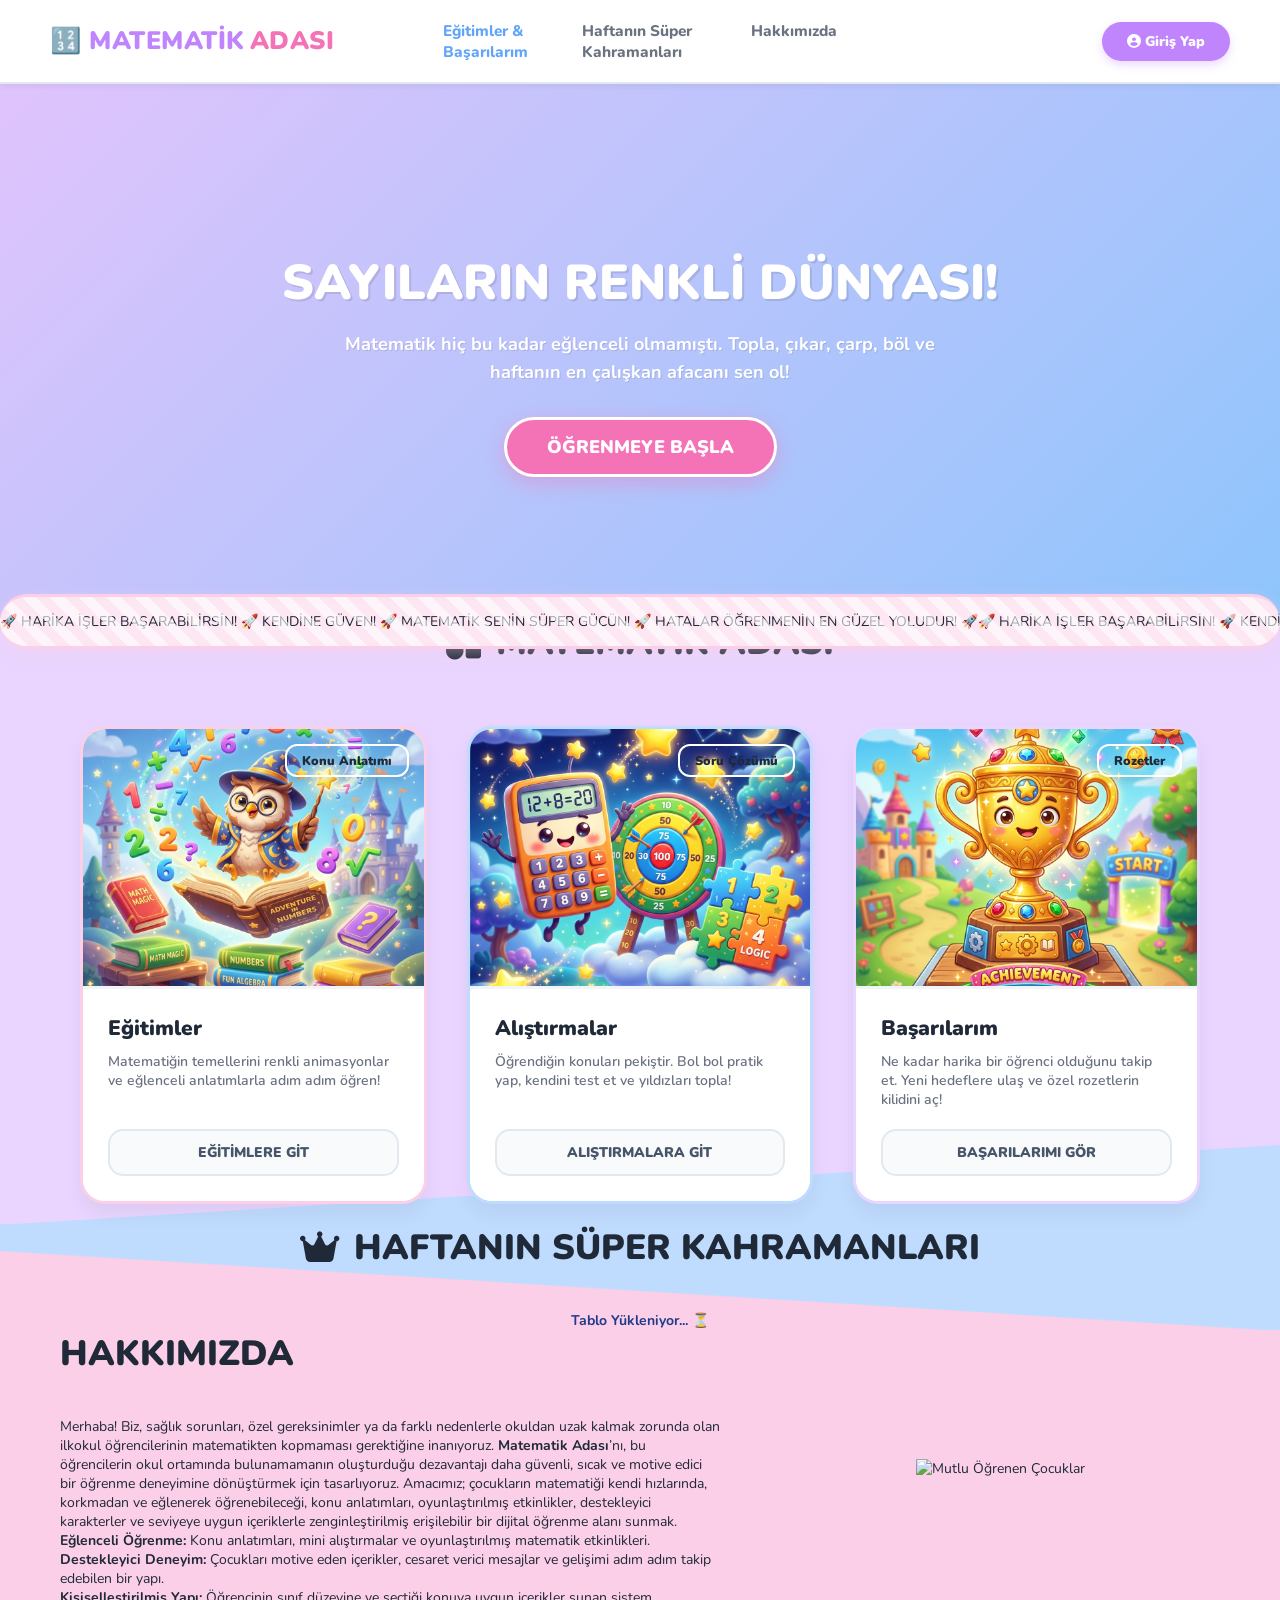
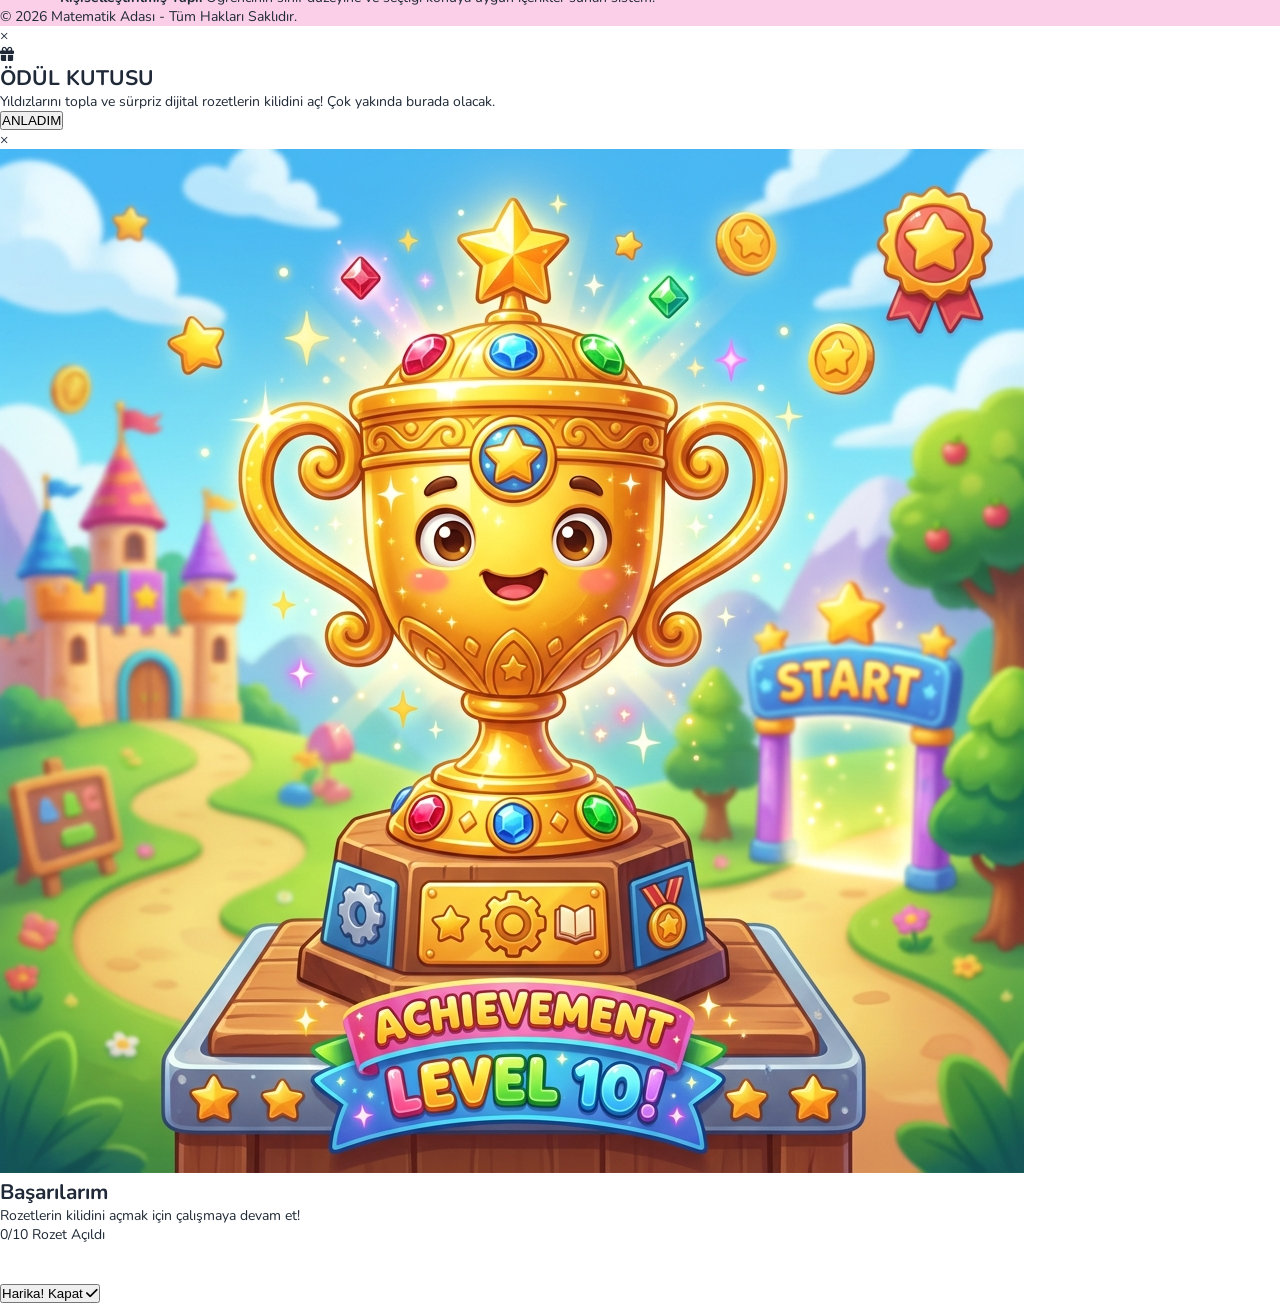
==== Alıştırmalar/index.html @ 40ee0801 "Site Tamamlandi." ====
<!DOCTYPE html>
<html lang="tr">

<head>
    <meta charset="UTF-8">
    <meta name="viewport" content="width=device-width, initial-scale=1.0">
    <title>Alıştırmalar - Matematik Adası</title>
    <script src="https://cdn.tailwindcss.com"></script>
    <link rel="stylesheet" href="https://cdnjs.cloudflare.com/ajax/libs/font-awesome/6.4.0/css/all.min.css">
    <link href="https://fonts.googleapis.com/css2?family=Nunito:wght@400;700;800;900&display=swap" rel="stylesheet">

    <script src="https://cdn.jsdelivr.net/npm/canvas-confetti@1.6.0/dist/confetti.browser.min.js"></script>

    <link rel="stylesheet" href="../style.css">
    <link rel="stylesheet" href="style.css">

    <script>
        tailwind.config = {
            theme: {
                extend: {
                    colors: {
                        pastelBlue: '#eff6ff',
                        deepBlue: '#2563eb',
                        cardBlue: '#bfdbfe',
                    }
                }
            }
        }
    </script>
    <script type="module" src="script.js"></script>
</head>

<body class="bg-pastelBlue text-gray-800 overflow-x-hidden min-h-screen flex flex-col font-['Nunito']">

    <nav class="navbar relative z-50 bg-white/90 flex justify-between items-center py-4 px-8 shadow-sm">
        <div class="logo font-black text-blue-600 text-2xl">🔢 MATEMATİK<span>ADASI</span></div>

        <div class="nav-links">
            <a href="../index.html"
                class="text-gray-500 border-2 border-gray-200 bg-white px-5 py-2 rounded-full font-bold text-lg flex items-center transition-all duration-300 transform hover:scale-105 hover:border-blue-400 hover:text-blue-600 hover:bg-blue-50 shadow-sm hover:shadow-md">
                <i class="fa-solid fa-house mr-2"></i> Ana Sayfaya Dön
            </a>
        </div>

        <div class="user-profile flex items-center gap-4">
            <div id="login-btn"
                class="hidden cursor-pointer bg-blue-500 text-white font-black py-2 px-6 rounded-full hover:bg-blue-600 transition">
                <i class="fa-solid fa-user-circle mr-2"></i> Giriş Yap
            </div>
            
            <div id="user-info" style="display: none; cursor: pointer;" onclick="openProfileModal()"
                class="flex items-center gap-3 bg-white border-2 border-blue-200 p-1.5 pl-5 rounded-full shadow-sm hover:shadow-md hover:border-blue-300 transition-all duration-300 group">
                
                <div class="flex items-center gap-3">
                    <div class="bg-yellow-50 px-3 py-1 rounded-full border border-yellow-200 shadow-inner flex items-center">
                        <span id="user-total-score" class="font-black text-yellow-600 text-sm leading-none">0 ⭐</span>
                    </div>
                    
                    <span id="user-name" class="font-bold text-gray-700 text-sm leading-none group-hover:text-blue-600 transition-colors">Öğrenci</span>
                    
                    <div class="h-4 w-[2px] bg-blue-200 rounded-full hidden sm:block"></div>
                    
                    <span id="user-title" class="text-sm text-blue-500 font-black leading-none hidden sm:block">Çırak Büyücü 🪄</span>
                </div>
                
                <div class="w-10 h-10 rounded-full bg-blue-200 flex items-center justify-center border-2 border-blue-400 overflow-hidden shrink-0 ml-1">
                    <img id="user-pic" src="" alt="Avatar" class="w-full h-full object-cover">
                </div>
            </div>
        </div>
    </nav>

    <header class="hero relative z-40 overflow-hidden"
        style="height: 40vh; background: linear-gradient(135deg, #bfdbfe 0%, #3b82f6 100%); clip-path: polygon(0 0, 100% 0, 100% 85%, 0% 100%);">
        <div class="hero-content mt-10 text-center flex flex-col items-center justify-center h-full pb-10">
            <h1 class="text-6xl text-white font-black drop-shadow-md mb-4 tracking-wide">
                <i class="fa-solid fa-pencil text-blue-100 opacity-80 mr-4"></i>ALIŞTIRMALAR
            </h1>
            <h2 class="text-xl text-blue-50 font-bold max-w-2xl mx-auto drop-shadow-sm">
                Öğrendiğin konuları 10 soruluk testlerle pekiştir ve yıldızları topla!
            </h2>
        </div>
    </header>

    <section class="relative z-40 -mt-8 mb-16">
        <div class="container mx-auto px-4 flex flex-wrap justify-center gap-4">
            <button onclick="filterGrade('1')" id="btn-1"
                class="filter-btn active-filter bg-white text-blue-600 border-4 border-blue-300 font-black text-lg py-2 px-8 rounded-full shadow-lg transition transform hover:-translate-y-1">
                1. Sınıf
            </button>
            <button onclick="filterGrade('2')" id="btn-2"
                class="filter-btn bg-white text-gray-400 border-4 border-gray-100 font-black text-lg py-2 px-8 rounded-full shadow-lg transition transform hover:-translate-y-1 hover:border-blue-200 hover:text-blue-400">
                2. Sınıf
            </button>
            <button onclick="filterGrade('3')" id="btn-3"
                class="filter-btn bg-white text-gray-400 border-4 border-gray-100 font-black text-lg py-2 px-8 rounded-full shadow-lg transition transform hover:-translate-y-1 hover:border-blue-200 hover:text-blue-400">
                3. Sınıf
            </button>
            <button onclick="filterGrade('4')" id="btn-4"
                class="filter-btn bg-white text-gray-400 border-4 border-gray-100 font-black text-lg py-2 px-8 rounded-full shadow-lg transition transform hover:-translate-y-1 hover:border-blue-200 hover:text-blue-400">
                4. Sınıf
            </button>
        </div>
    </section>

    <section class="flex-grow pb-20">
        <div class="container mx-auto px-4">
            
            <div id="progress-container" class="max-w-6xl mx-auto mb-10 bg-white p-6 rounded-[2rem] shadow-sm border-4 border-blue-100 hidden relative overflow-hidden">
                <div class="absolute -right-8 -top-8 text-blue-50 opacity-60 text-8xl pointer-events-none">
                    <i class="fa-solid fa-chart-pie"></i>
                </div>
                <div class="relative z-10">
                    <div class="flex justify-between items-end mb-3">
                        <span id="progress-text" class="font-black text-gray-700 text-xl">1. Sınıf Alıştırma İlerlemen</span>
                        <span id="progress-percent" class="font-black text-green-500 text-2xl">%0</span>
                    </div>
                    <div class="w-full bg-blue-50 rounded-full h-5 overflow-hidden border-2 border-blue-100">
                        <div id="progress-bar" class="bg-gradient-to-r from-green-400 to-emerald-500 h-5 rounded-full transition-all duration-1000 w-0 relative animate-stripes">
                            </div>
                    </div>
                </div>
            </div>

            <div id="topics-grid" class="grid grid-cols-1 md:grid-cols-2 lg:grid-cols-3 gap-8 max-w-6xl mx-auto">
            </div>

            <div id="no-content-msg" class="hidden text-center py-20">
                <i class="fa-solid fa-magnifying-glass text-6xl text-blue-300 mb-4"></i>
                <h3 class="text-2xl font-black text-gray-600">Burada henüz ders yok!</h3>
            </div>
        </div>
    </section>

    <footer class="bg-white py-8 text-center text-blue-800 font-bold border-t-4 border-blue-200 mt-auto">
        <p>&copy; 2026 Matematik Adası - Tüm Hakları Saklıdır.</p>
    </footer>

    <!-- Profil Modalı -->
    <div id="profile-modal"
        class="modal z-[9000] hidden fixed inset-0 bg-black/50 backdrop-blur-sm justify-center items-center">
        <div class="modal-content profile-content bg-white rounded-3xl p-8 relative max-w-sm w-full shadow-2xl border-4 border-blue-400 modal-animate">
            <span class="close-btn text-gray-400 hover:text-blue-600 absolute right-6 top-4 text-3xl cursor-pointer"
                onclick="closeProfileModal()">&times;</span>
            <div class="profile-header flex flex-col items-center border-b border-blue-100 pb-6">
                <img id="modal-user-pic" src="" alt="Avatar"
                    class="w-24 h-24 rounded-full border-4 border-blue-400 shadow-lg mb-4 object-cover">
                <h2 id="modal-user-name" class="text-2xl font-black text-gray-800">Öğrenci Adı</h2>
                
                <p id="modal-user-title" class="text-lg text-blue-500 font-black mt-1 mb-2">Çırak Büyücü 🪄</p>

                <p class="text-blue-600 font-bold bg-blue-100 px-4 py-1 rounded-full mt-2 text-sm"><i
                        class="fa-solid fa-school"></i> Sınıf: <span id="modal-user-grade">-</span></p>
                <div class="mt-4 text-yellow-500 font-black text-3xl"><span id="modal-score">0</span> ⭐</div>
            </div>
            <button id="modal-logout-btn"
                class="mt-8 w-full bg-red-400 hover:bg-red-500 text-white font-black py-3 rounded-xl transition shadow-lg">
                <i class="fa-solid fa-right-from-bracket mr-2"></i> ÇIKIŞ YAP
            </button>
        </div>
    </div>

    <!-- Ders (Test) Modalı -->
    <div id="lesson-modal"
        class="modal z-[9999] hidden fixed inset-0 bg-black/60 backdrop-blur-md justify-center items-center p-4">
        <div class="modal-content bg-white rounded-[2rem] p-8 relative max-w-4xl w-full h-[88vh] flex flex-col shadow-2xl border-4 border-blue-400 modal-animate">

            <span class="close-btn text-gray-400 hover:text-blue-600 absolute right-6 top-6 text-4xl cursor-pointer transition transform hover:scale-110 z-20"
                onclick="closeLessonModal()">&times;</span>

            <div class="lesson-header border-b-4 border-blue-100 pb-4 mb-4 flex items-center justify-between pr-10 z-20">
                <h2 class="text-3xl font-black text-gray-800 flex items-center gap-4">
                    <div class="bg-blue-100 p-3 rounded-2xl text-blue-500">
                        <i class="fa-solid fa-clipboard-question"></i>
                    </div>
                    <div>
                         <span id="lesson-name-display" class="block">Konu Adı</span>
                         <span id="question-counter" class="text-sm text-blue-500 font-bold block mt-1">Soru 1/10</span>
                    </div>
                </h2>
                <div class="bg-yellow-100 text-yellow-600 font-black px-4 py-2 rounded-2xl text-sm flex items-center gap-2 border-2 border-yellow-200">
                    <i class="fa-solid fa-star"></i> Ödül: 10 ⭐
                </div>
            </div>

            <!-- Quiz Soru Alanı -->
            <div id="lesson-content"
                class="flex-grow bg-blue-50/50 rounded-3xl border-4 border-dashed border-blue-200 flex flex-col p-6 mb-4 relative overflow-y-auto hide-scrollbar">
                
                <div id="quiz-question-container" class="flex flex-col items-center justify-center min-h-[50%] w-full">
                    <h3 id="quiz-question-text" class="text-3xl font-black text-gray-700 text-center mb-8">Soru Yükleniyor...</h3>
                    
                    <div id="quiz-options-container" class="grid grid-cols-1 md:grid-cols-2 gap-4 w-full max-w-2xl">
                        <!-- Seçenekler buraya dinamik eklenecek -->
                    </div>
                </div>

                <div id="quiz-result-container" class="hidden flex-col items-center justify-center w-full h-full text-center">
                    <i class="fa-solid fa-trophy text-8xl text-yellow-400 mb-6 drop-shadow-md animate-bounce"></i>
                    <h3 class="text-4xl font-black text-green-500 mb-2">Harika İş Çıkardın!</h3>
                    <p class="text-xl text-gray-600 font-bold mb-4">Sınavı <span id="quiz-score-text" class="text-green-600">8/10</span> doğru ile bitirdin.</p>
                </div>

            </div>

            <div class="lesson-footer flex justify-between items-center mt-auto z-20">
                <button id="prev-question-btn"
                    class="bg-white border-4 border-blue-100 hover:bg-blue-50 text-blue-600 font-black py-3 px-6 rounded-2xl transition flex items-center gap-2 opacity-50 cursor-not-allowed">
                    <i class="fa-solid fa-arrow-left"></i> Önceki
                </button>
                
                <button id="next-question-btn"
                    class="bg-blue-500 hover:bg-blue-600 text-white font-black py-3 px-6 rounded-2xl transition shadow-lg hover:shadow-blue-300/50 flex items-center gap-2 hover:-translate-y-1 transform">
                    Sonraki <i class="fa-solid fa-arrow-right"></i>
                </button>

                <button id="finish-lesson-btn"
                    class="hidden bg-green-500 hover:bg-green-600 text-white font-black py-3 px-8 rounded-2xl transition shadow-lg hover:shadow-green-300/50 flex items-center gap-2 hover:-translate-y-1 transform">
                    <i class="fa-solid fa-check-circle text-xl"></i> Testi Bitir & Yıldızları Al
                </button>
            </div>
        </div>
    </div>
</body>
</html>
---- style.css ----
html {
    scroll-behavior: smooth;
}

section {
    scroll-margin-top: 80px;
    position: relative;
}

:root {
    --bg-main: #fff;
    --card-bg: #ffffff;
    --primary-blue: #60a5fa;
    --primary-purple: #c084fc;
    --primary-pink: #f472b6;
    --text-main: #1f2937;
    --text-gray: #6b7280;
    --font-stack: 'Nunito', sans-serif;
}

* {
    box-sizing: border-box;
    margin: 0;
    padding: 0;
}

body {
    background-color: var(--bg-main);
    color: var(--text-main);
    font-family: var(--font-stack);
    overflow-x: hidden;
}

/* NAVBAR */
.navbar {
    display: flex;
    justify-content: space-between;
    align-items: center;
    padding: 20px 50px;
    background: rgba(255, 255, 255, 0.95);
    border-bottom: 2px solid #e2e8f0;
    position: sticky;
    top: 0;
    z-index: 1000;
    backdrop-filter: blur(10px);
    box-shadow: 0 4px 6px -1px rgba(0, 0, 0, 0.05);
}

.logo {
    flex: 1;
    font-size: 1.8rem;
    font-weight: 900;
    letter-spacing: 0.5px;
    display: flex;
    color: var(--primary-purple);
}

.logo span {
    color: var(--primary-pink);
    margin-left: 5px;
}

.nav-links {
    flex: 1;
    display: flex;
    justify-content: center;
    gap: 30px;
}

.nav-links a {
    color: var(--text-gray);
    text-decoration: none;
    font-size: 1.1rem;
    font-weight: 800;
    transition: color 0.3s;
}

.nav-links a:hover,
.nav-links a.active {
    color: var(--primary-blue);
}

.user-profile {
    flex: 1;
    display: flex;
    justify-content: flex-end;
}

#user-info {
    display: none;
    align-items: center;
    gap: 15px;
}

#user-info img {
    width: 40px;
    height: 40px;
    border-radius: 50%;
    border: 3px solid var(--primary-purple);
    object-fit: cover;
}

#login-btn {
    cursor: pointer;
    background: var(--primary-purple);
    color: white;
    padding: 10px 25px;
    border-radius: 50px;
    font-weight: 900;
    transition: 0.3s;
    box-shadow: 0 4px 10px rgba(192, 132, 252, 0.3);
}

#login-btn:hover {
    transform: translateY(-3px);
    box-shadow: 0 6px 15px rgba(192, 132, 252, 0.4);
}

#user-name {
    font-weight: 800;
    color: var(--text-main);
}

#shop-btn {
    background: var(--primary-blue);
    color: white;
    border: none;
    padding: 8px 18px;
    border-radius: 20px;
    font-weight: 900;
    cursor: pointer;
    display: flex;
    align-items: center;
    gap: 8px;
    transition: transform 0.2s;
    box-shadow: 0 4px 10px rgba(96, 165, 250, 0.4);
    font-family: 'Nunito', sans-serif;
    font-size: 1rem;
}

#shop-btn:hover {
    transform: scale(1.05);
}

.score-badge {
    background: #fbbf24;
    color: #000;
    padding: 6px 15px;
    border-radius: 20px;
    font-weight: 900;
    font-size: 0.95rem;
    margin-right: 10px;
    box-shadow: 0 4px 10px rgba(251, 191, 36, 0.3);
    display: none;
}

/* KAHRAMAN (HERO) */
.hero {
    height: 60vh;
    display: flex;
    flex-direction: column;
    justify-content: center;
    align-items: center;
    text-align: center;
    position: relative;
    background: linear-gradient(135deg, #e0c3fc 0%, #8ec5fc 100%);
}

.hero h1 {
    font-size: 3.5rem;
    margin-bottom: 15px;
    font-weight: 900;
    color: #fff;
    text-shadow: 2px 2px 0px rgba(0, 0, 0, 0.1);
}

.hero h2 {
    font-size: 1.3rem;
    color: #fff;
    max-width: 650px;
    margin: 0 auto 30px auto;
    font-weight: 700;
    line-height: 1.5;
    text-shadow: 1px 1px 0px rgba(0, 0, 0, 0.1);
}

.cta-button {
    padding: 15px 40px;
    background: var(--primary-pink);
    color: white;
    text-decoration: none;
    font-weight: 900;
    font-size: 1.3rem;
    border-radius: 50px;
    box-shadow: 0 6px 20px rgba(244, 114, 182, 0.4);
    transition: transform 0.3s;
    border: 3px solid white;
}

.cta-button:hover {
    transform: scale(1.1) rotate(-2deg);
}

/* AKAN YAZI (TICKER) - PASTEL SARI ZEMİN */
.news-ticker {
    background: #fce7f3;
    /* Pastel Pembe */
    border-top: 3px solid #fbcfe8;
    border-bottom: 3px solid #fbcfe8;
    box-shadow: inset 0 0 10px rgba(0, 0, 0, 0.02), 0 5px 15px rgba(251, 207, 232, 0.4);
    padding: 15px 0;
    overflow: hidden;
    position: relative;
    z-index: 50;
    width: 100%;
    margin: 0;
    margin-top: -30px;
    margin-bottom: -30px;
    border-radius: 30px;
}

.news-ticker::before {
    content: '';
    position: absolute;
    top: 0;
    left: 0;
    right: 0;
    bottom: 0;
    background: repeating-linear-gradient(45deg, transparent, transparent 10px, rgba(255, 255, 255, 0.6) 10px, rgba(255, 255, 255, 0.6) 20px);
    pointer-events: none;
    z-index: 1;
}

.news-ticker::after {
    content: '';
    position: absolute;
    top: 0;
    left: -100%;
    width: 50%;
    height: 100%;
    background: linear-gradient(to right, transparent, rgba(255, 255, 255, 0.6), transparent);
    transform: skewX(-20deg);
    animation: scan-effect 6s infinite linear;
    pointer-events: none;
    z-index: 1;
}

@keyframes scan-effect {
    0% {
        left: -100%;
    }

    100% {
        left: 200%;
    }
}

.marquee-wrapper {
    display: flex;
    overflow: hidden;
    white-space: nowrap;
    width: 100%;
}

.marquee-content {
    display: flex;
    flex-shrink: 0;
    align-items: center;
    animation: scroll-left 25s linear infinite;
}

@keyframes scroll-left {
    0% {
        transform: translateX(0);
    }

    100% {
        transform: translateX(-50%);
    }
}

/* KESKİN GEÇİŞLER (SHARP DIVIDER) */
.sharp-divider {
    position: absolute;
    bottom: -1px;
    left: 0;
    width: 100%;
    overflow: hidden;
    line-height: 0;
}

.sharp-divider svg {
    position: relative;
    display: block;
    width: calc(100% + 1.3px);
    height: 80px;
}

.container {
    max-width: 1200px;
    margin: 0 auto;
    padding: 0 20px;
    position: relative;
    z-index: 5;
}

/* KARTLAR VE İÇERİKLER */
.section-title {
    font-size: 2.5rem;
    margin-bottom: 40px;
    text-align: center;
    font-weight: 900;
    display: flex;
    align-items: center;
    justify-content: center;
    gap: 15px;
}

.grid {
    display: grid;
    grid-template-columns: repeat(auto-fit, minmax(300px, 1fr));
    gap: 40px;
    padding: 20px;
}

.game-card {
    background: var(--card-bg);
    border-radius: 25px;
    overflow: hidden;
    cursor: pointer;
    box-shadow: 0 10px 20px rgba(0, 0, 0, 0.05);
    transition: transform 0.3s, box-shadow 0.3s;
    display: flex;
    flex-direction: column;
    border: 3px solid transparent;
}

.game-card:hover {
    transform: translateY(-10px);
    z-index: 10;
    box-shadow: 0 15px 30px rgba(0, 0, 0, 0.1);
}

.card-pink {
    border-color: #fbcfe8;
}

.card-pink:hover {
    border-color: var(--primary-pink);
}

.card-blue {
    border-color: #bfdbfe;
}

.card-blue:hover {
    border-color: var(--primary-blue);
}

.card-purple {
    border-color: #e9d5ff;
}

.card-purple:hover {
    border-color: var(--primary-purple);
}

.card-image {
    height: 200px;
    position: relative;
    overflow: hidden;
    border-bottom: 3px solid #f1f5f9;
}

.card-image .bg-img {
    position: absolute;
    top: 0;
    left: 0;
    width: 100%;
    height: 100%;
    transition: transform 0.5s;
}

.game-card:hover .bg-img {
    transform: scale(1.1);
}

.badge {
    position: absolute;
    top: 15px;
    right: 15px;
    padding: 6px 15px;
    font-size: 0.9rem;
    font-weight: 900;
    border-radius: 12px;
    box-shadow: 0 4px 10px rgba(0, 0, 0, 0.1);
    border: 2px solid white;
}

.card-info {
    padding: 25px;
    display: flex;
    flex-direction: column;
    flex: 1;
    background: white;
}

.card-info h3 {
    font-size: 1.5rem;
    margin-bottom: 10px;
    font-weight: 900;
    color: #1f2937;
}

.card-info p {
    color: var(--text-gray);
    font-size: 1rem;
    margin-bottom: 20px;
    flex-grow: 1;
    font-weight: 600;
}

.play-btn {
    display: block;
    width: 100%;
    padding: 12px;
    background: #f8fafc;
    color: #475569;
    text-align: center;
    font-weight: 900;
    border-radius: 15px;
    transition: 0.3s;
    border: 2px solid #e2e8f0;
    margin-top: auto;
}

.card-pink:hover .play-btn {
    background: var(--primary-pink);
    color: white;
    border-color: var(--primary-pink);
}

.card-blue:hover .play-btn {
    background: var(--primary-blue);
    color: white;
    border-color: var(--primary-blue);
}

.card-purple:hover .play-btn {
    background: var(--primary-purple);
    color: white;
    border-color: var(--primary-purple);
}

/* ==========================================
   LİDERLİK TABLOSU (HAFTANIN AFACANLARI) 
   ========================================== */
.leaderboard-wrapper {
    display: flex;
    justify-content: center;
    align-items: flex-end;
    gap: 20px;
    flex-wrap: wrap;
}

.podium-card {
    background: white;
    border: 4px solid transparent;
    border-radius: 20px 20px 0 0;
    padding: 20px;
    width: 220px;
    text-align: center;
    position: relative;
    transition: transform 0.3s;
    box-shadow: 0 -10px 20px rgba(0, 0, 0, 0.05);
}

.podium-card:hover {
    transform: translateY(-10px);
}

.podium-card.gold {
    height: 260px;
    border-color: #fbbf24;
    order: 2;
    z-index: 2;
    background: linear-gradient(to top, #fffbeb, #ffffff);
}

.podium-card.silver {
    height: 220px;
    border-color: #9ca3af;
    order: 1;
    background: linear-gradient(to top, #f3f4f6, #ffffff);
}

.podium-card.bronze {
    height: 190px;
    border-color: #d97706;
    order: 3;
    background: linear-gradient(to top, #fff7ed, #ffffff);
}

.rank-badge {
    position: absolute;
    top: -25px;
    left: 50%;
    transform: translateX(-50%);
    width: 50px;
    height: 50px;
    border-radius: 50%;
    background: #333;
    color: #fff;
    display: flex;
    justify-content: center;
    align-items: center;
    font-weight: 900;
    font-size: 1.3rem;
    border: 4px solid white;
    box-shadow: 0 5px 10px rgba(0, 0, 0, 0.1);
}

.gold .rank-badge {
    background: #fbbf24;
    color: #000;
    box-shadow: 0 0 15px rgba(251, 191, 36, 0.5);
}

.silver .rank-badge {
    background: #9ca3af;
    color: #fff;
}

.bronze .rank-badge {
    background: #d97706;
    color: #fff;
}

.leaderboard-list {
    max-width: 700px;
    margin: 0 auto;
    display: flex;
    flex-direction: column;
    gap: 15px;
}

.list-item {
    display: flex;
    justify-content: space-between;
    align-items: center;
    background: white;
    padding: 15px 25px;
    border-radius: 20px;
    box-shadow: 0 4px 15px rgba(0, 0, 0, 0.05);
    border: 2px solid transparent;
    transition: 0.3s;
}

.list-item:hover {
    transform: scale(1.02);
    border-color: var(--primary-blue);
}

/* MODALLAR */
.modal {
    display: none;
    position: fixed;
    z-index: 9999;
    left: 0;
    top: 0;
    width: 100%;
    height: 100%;
    background-color: rgba(0, 0, 0, 0.5);
    backdrop-filter: blur(5px);
    justify-content: center;
    align-items: center;
}

/* HAKKIMIZDA BÖLÜMÜ */
.about-container {
    display: flex;
    align-items: center;
    gap: 60px;
    flex-wrap: wrap;
}

.about-text {
    flex: 1.5;
    min-width: 350px;
}

.about-image {
    flex: 1;
    min-width: 300px;
    text-align: center;
}

/* GÖRÜNME EFEKTİ */
.reveal {
    opacity: 0;
    transform: translateY(30px);
    transition: all 0.8s ease-out;
}

.reveal.active {
    opacity: 1;
    transform: translateY(0);
}

@media (max-width: 768px) {
    .navbar {
        flex-direction: column;
        gap: 15px;
        padding: 15px;
    }

    .hero h1 {
        font-size: 2.2rem;
    }

    .about-container {
        grid-template-columns: 1fr;
        text-align: center;
    }

    .leaderboard-wrapper {
        flex-direction: column;
        align-items: center;
        gap: 40px;
    }

    .podium-card {
        width: 100%;
        height: auto !important;
        order: unset !important;
    }

    .rank-badge {
        margin-top: -15px;
    }
}
---- Alıştırmalar/style.css ----
/* Sınıf Filtreleme Butonları Aktif Stili (Mavi Tema) */
.active-filter {
    border-color: #93c5fd !important; /* blue-300 */
    color: #2563eb !important; /* blue-600 */
    background-color: #eff6ff !important; /* blue-50 */
}

/* Sihirli Matematik Sembollerinin Yüzme Animasyonu */
@keyframes floatSymbol {
    0% { transform: translate(0, 0) rotate(0deg); opacity: 0.1; }
    25% { transform: translate(20px, -20px) rotate(5deg); opacity: 0.2; }
    50% { transform: translate(0, -40px) rotate(0deg); opacity: 0.1; }
    75% { transform: translate(-20px, -20px) rotate(-5deg); opacity: 0.2; }
    100% { transform: translate(0, 0) rotate(0deg); opacity: 0.1; }
}

.magic-symbol {
    position: absolute;
    pointer-events: none;
    animation: floatSymbol 15s ease-in-out infinite;
    color: #60a5fa; /* blue-400 */
}

/* Sayfa Giriş Efekti (Kayarak Gelme) */
@keyframes slideUp {
    from { transform: translateY(20px); opacity: 0; }
    to { transform: translateY(0); opacity: 1; }
}

.page-enter {
    animation: slideUp 0.6s ease-out;
}

/* Modal Giriş Efekti */
.modal-animate {
    animation: slideUp 0.4s cubic-bezier(0.175, 0.885, 0.32, 1.275);
}

/* Yükleme Çubuğu Animasyonu */
@keyframes loadingBar {
    0% { transform: translateX(-100%); }
    100% { transform: translateX(200%); }
}

.animate-loading {
    animation: loadingBar 1.5s linear infinite;
}

/* Çirkin Kaydırma Çubuğunu Gizle (Özellikle Quiz Modalı İçin) */
.hide-scrollbar::-webkit-scrollbar {
    display: none;
}
.hide-scrollbar {
    -ms-overflow-style: none;
    scrollbar-width: none;
}

/* İlerleme Çubuğu Çizgi Animasyonu */
@keyframes progress-stripes {
    from { background-position: 1rem 0; }
    to { background-position: 0 0; }
}
.animate-stripes {
    background-image: linear-gradient(45deg, rgba(255,255,255,0.2) 25%, transparent 25%, transparent 50%, rgba(255,255,255,0.2) 50%, rgba(255,255,255,0.2) 75%, transparent 75%, transparent);
    background-size: 1rem 1rem;
    animation: progress-stripes 1s linear infinite;
}
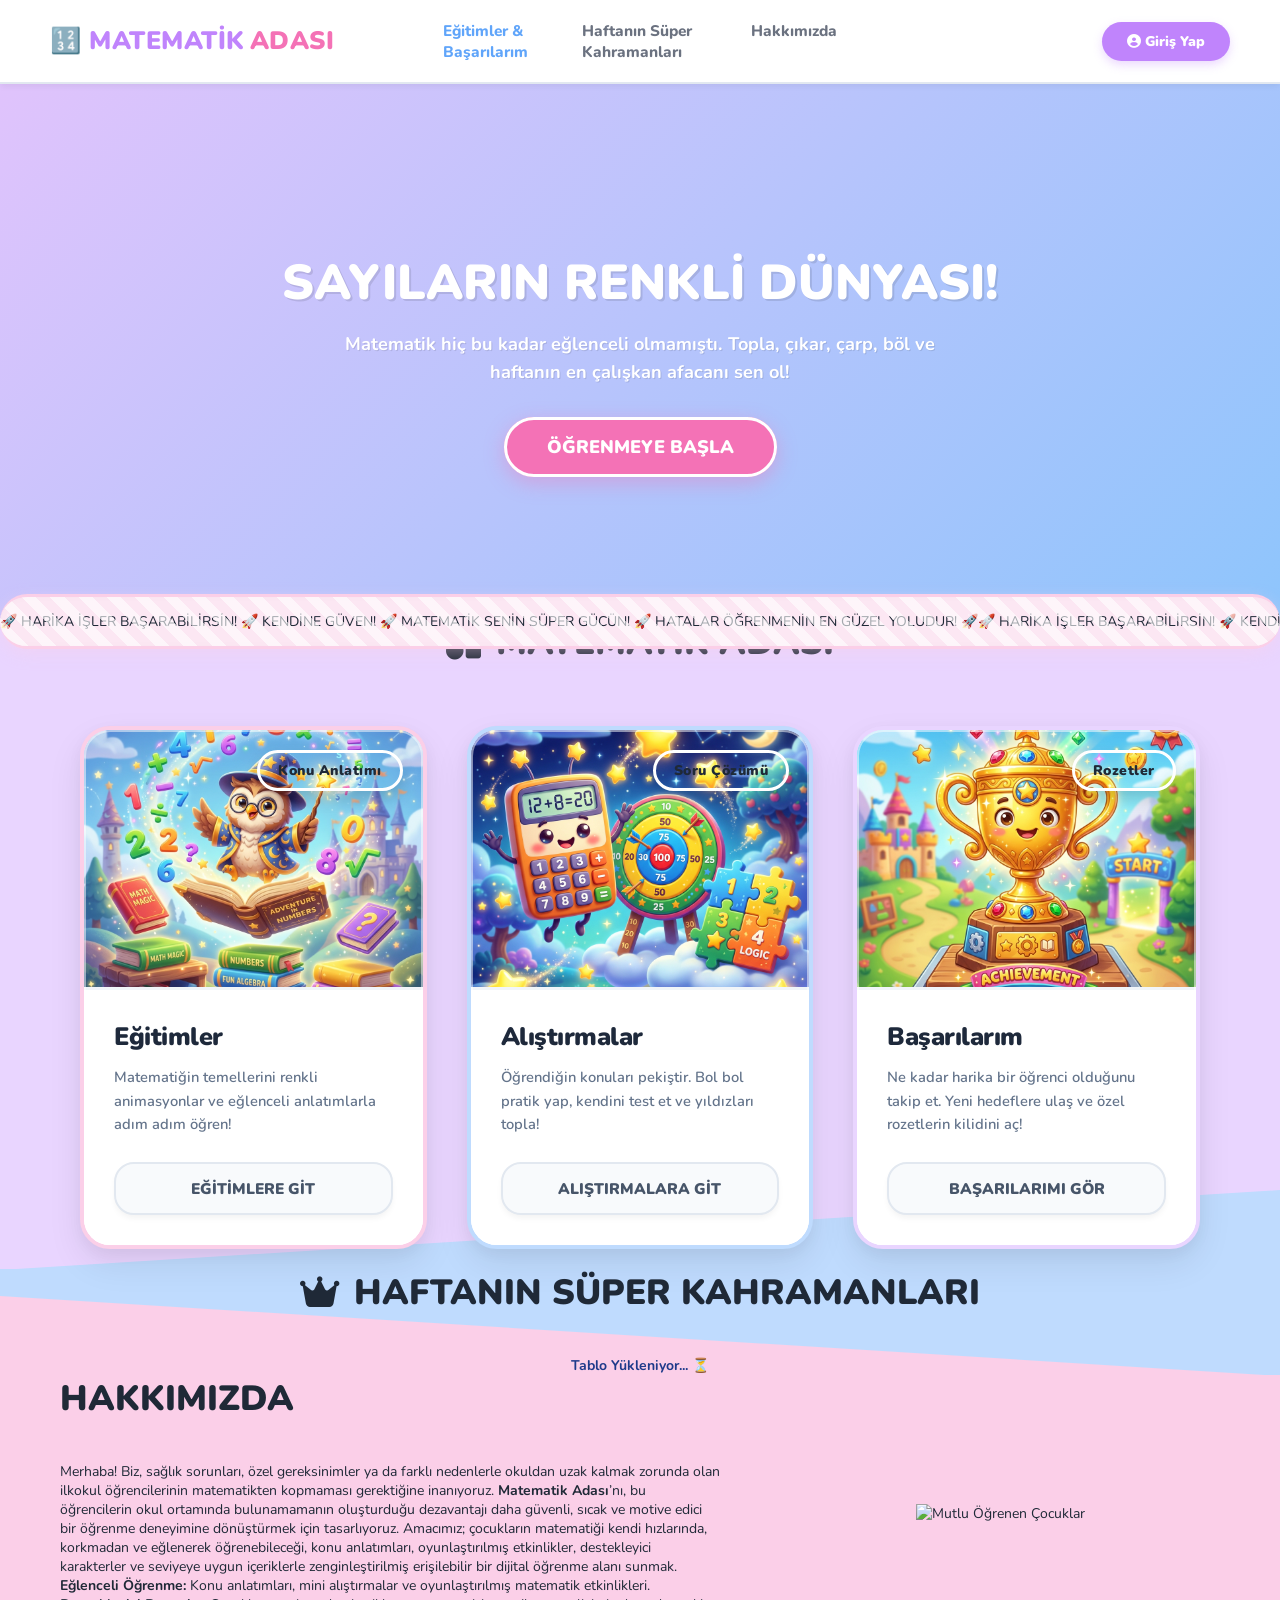
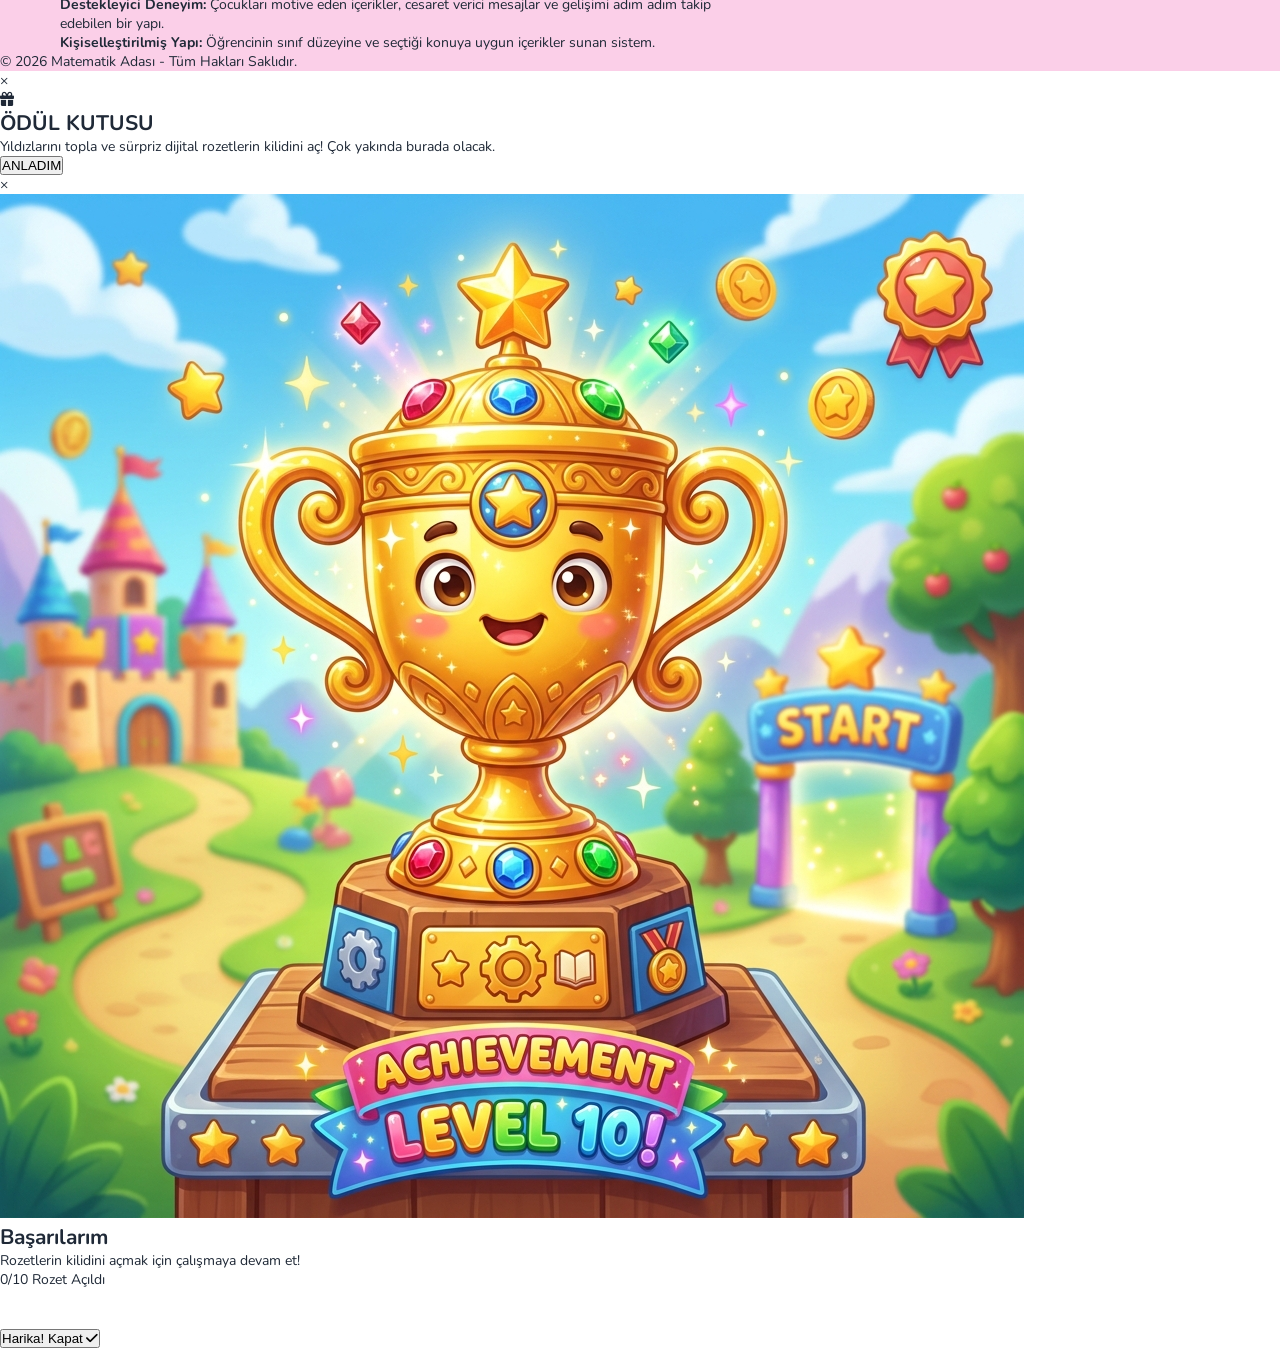
==== commit 6a55fd82: "Degisim" ====
--- a/Alıştırmalar/index.html
+++ b/Alıştırmalar/index.html
@@ -106,19 +106,13 @@
     <section class="flex-grow pb-20">
         <div class="container mx-auto px-4">
             
-            <div id="progress-container" class="max-w-6xl mx-auto mb-10 bg-white p-6 rounded-[2rem] shadow-sm border-4 border-blue-100 hidden relative overflow-hidden">
-                <div class="absolute -right-8 -top-8 text-blue-50 opacity-60 text-8xl pointer-events-none">
-                    <i class="fa-solid fa-chart-pie"></i>
-                </div>
-                <div class="relative z-10">
-                    <div class="flex justify-between items-end mb-3">
-                        <span id="progress-text" class="font-black text-gray-700 text-xl">1. Sınıf Alıştırma İlerlemen</span>
-                        <span id="progress-percent" class="font-black text-green-500 text-2xl">%0</span>
-                    </div>
-                    <div class="w-full bg-blue-50 rounded-full h-5 overflow-hidden border-2 border-blue-100">
-                        <div id="progress-bar" class="bg-gradient-to-r from-green-400 to-emerald-500 h-5 rounded-full transition-all duration-1000 w-0 relative animate-stripes">
-                            </div>
-                    </div>
+            <div id="progress-container" class="max-w-6xl mx-auto mb-10 hidden">
+                <div class="flex justify-between items-end mb-3 px-2">
+                    <span id="progress-text" class="font-black text-gray-700 text-xl">1. Sınıf İlerlemen</span>
+                    <span id="progress-percent" class="font-black text-green-500 text-2xl">%0</span>
+                </div>
+                <div class="w-full bg-white/60 rounded-full h-6 overflow-hidden border-2 border-white shadow-sm ring-4 ring-blue-100/50 backdrop-blur-sm">
+                    <div id="progress-bar" class="bg-gradient-to-r from-green-400 to-emerald-500 h-full rounded-full transition-all duration-1000 w-0 relative animate-stripes shadow-inner"></div>
                 </div>
             </div>
 
--- a/style.css
+++ b/style.css
@@ -324,21 +324,33 @@
 }
 
 .game-card {
-    background: var(--card-bg);
-    border-radius: 25px;
+    background: #ffffff;
+    border-radius: 30px;
     overflow: hidden;
     cursor: pointer;
-    box-shadow: 0 10px 20px rgba(0, 0, 0, 0.05);
-    transition: transform 0.3s, box-shadow 0.3s;
+    box-shadow: 0 15px 35px rgba(0, 0, 0, 0.08), 0 5px 15px rgba(0, 0, 0, 0.04);
+    transition: all 0.4s cubic-bezier(0.175, 0.885, 0.32, 1.275);
     display: flex;
     flex-direction: column;
-    border: 3px solid transparent;
+    border: 4px solid #ffffff;
+    position: relative;
+    transform: translateY(0);
+}
+
+.game-card::before {
+    content: '';
+    position: absolute;
+    top: 0; left: 0; width: 100%; height: 100%;
+    border-radius: 26px;
+    pointer-events: none;
+    box-shadow: inset 0 0 0 2px rgba(255,255,255,0.5);
+    z-index: 2;
 }
 
 .game-card:hover {
-    transform: translateY(-10px);
+    transform: translateY(-15px) scale(1.02);
     z-index: 10;
-    box-shadow: 0 15px 30px rgba(0, 0, 0, 0.1);
+    box-shadow: 0 25px 50px rgba(0, 0, 0, 0.15), 0 10px 20px rgba(0, 0, 0, 0.1);
 }
 
 .card-pink {
@@ -347,6 +359,7 @@
 
 .card-pink:hover {
     border-color: var(--primary-pink);
+    box-shadow: 0 25px 50px rgba(244, 114, 182, 0.25), 0 10px 20px rgba(0, 0, 0, 0.1);
 }
 
 .card-blue {
@@ -355,6 +368,7 @@
 
 .card-blue:hover {
     border-color: var(--primary-blue);
+    box-shadow: 0 25px 50px rgba(96, 165, 250, 0.25), 0 10px 20px rgba(0, 0, 0, 0.1);
 }
 
 .card-purple {
@@ -363,10 +377,11 @@
 
 .card-purple:hover {
     border-color: var(--primary-purple);
+    box-shadow: 0 25px 50px rgba(192, 132, 252, 0.25), 0 10px 20px rgba(0, 0, 0, 0.1);
 }
 
 .card-image {
-    height: 200px;
+    height: 220px;
     position: relative;
     overflow: hidden;
     border-bottom: 3px solid #f1f5f9;
@@ -387,69 +402,83 @@
 
 .badge {
     position: absolute;
-    top: 15px;
-    right: 15px;
-    padding: 6px 15px;
-    font-size: 0.9rem;
-    font-weight: 900;
-    border-radius: 12px;
-    box-shadow: 0 4px 10px rgba(0, 0, 0, 0.1);
-    border: 2px solid white;
+    top: 20px;
+    right: 20px;
+    padding: 8px 18px;
+    font-size: 1rem;
+    font-weight: 900;
+    border-radius: 100px;
+    box-shadow: 0 8px 15px rgba(0, 0, 0, 0.15);
+    border: 3px solid white;
+    z-index: 10;
+    letter-spacing: 0.5px;
 }
 
 .card-info {
-    padding: 25px;
+    padding: 30px;
     display: flex;
     flex-direction: column;
     flex: 1;
     background: white;
+    position: relative;
+    z-index: 1;
 }
 
 .card-info h3 {
-    font-size: 1.5rem;
-    margin-bottom: 10px;
-    font-weight: 900;
-    color: #1f2937;
+    font-size: 1.8rem;
+    margin-bottom: 12px;
+    font-weight: 900;
+    color: #1e293b;
+    letter-spacing: -0.5px;
 }
 
 .card-info p {
-    color: var(--text-gray);
-    font-size: 1rem;
-    margin-bottom: 20px;
+    color: #64748b;
+    font-size: 1.05rem;
+    margin-bottom: 25px;
     flex-grow: 1;
     font-weight: 600;
+    line-height: 1.6;
 }
 
 .play-btn {
     display: block;
     width: 100%;
-    padding: 12px;
+    padding: 14px;
     background: #f8fafc;
     color: #475569;
     text-align: center;
     font-weight: 900;
-    border-radius: 15px;
-    transition: 0.3s;
+    font-size: 1.1rem;
+    border-radius: 20px;
+    transition: all 0.3s ease;
     border: 2px solid #e2e8f0;
     margin-top: auto;
+    box-shadow: 0 4px 6px -1px rgba(0, 0, 0, 0.05);
 }
 
 .card-pink:hover .play-btn {
     background: var(--primary-pink);
     color: white;
     border-color: var(--primary-pink);
+    transform: translateY(-3px);
+    box-shadow: 0 8px 15px rgba(244, 114, 182, 0.3);
 }
 
 .card-blue:hover .play-btn {
     background: var(--primary-blue);
     color: white;
     border-color: var(--primary-blue);
+    transform: translateY(-3px);
+    box-shadow: 0 8px 15px rgba(96, 165, 250, 0.3);
 }
 
 .card-purple:hover .play-btn {
     background: var(--primary-purple);
     color: white;
     border-color: var(--primary-purple);
+    transform: translateY(-3px);
+    box-shadow: 0 8px 15px rgba(192, 132, 252, 0.3);
 }
 
 /* ==========================================
